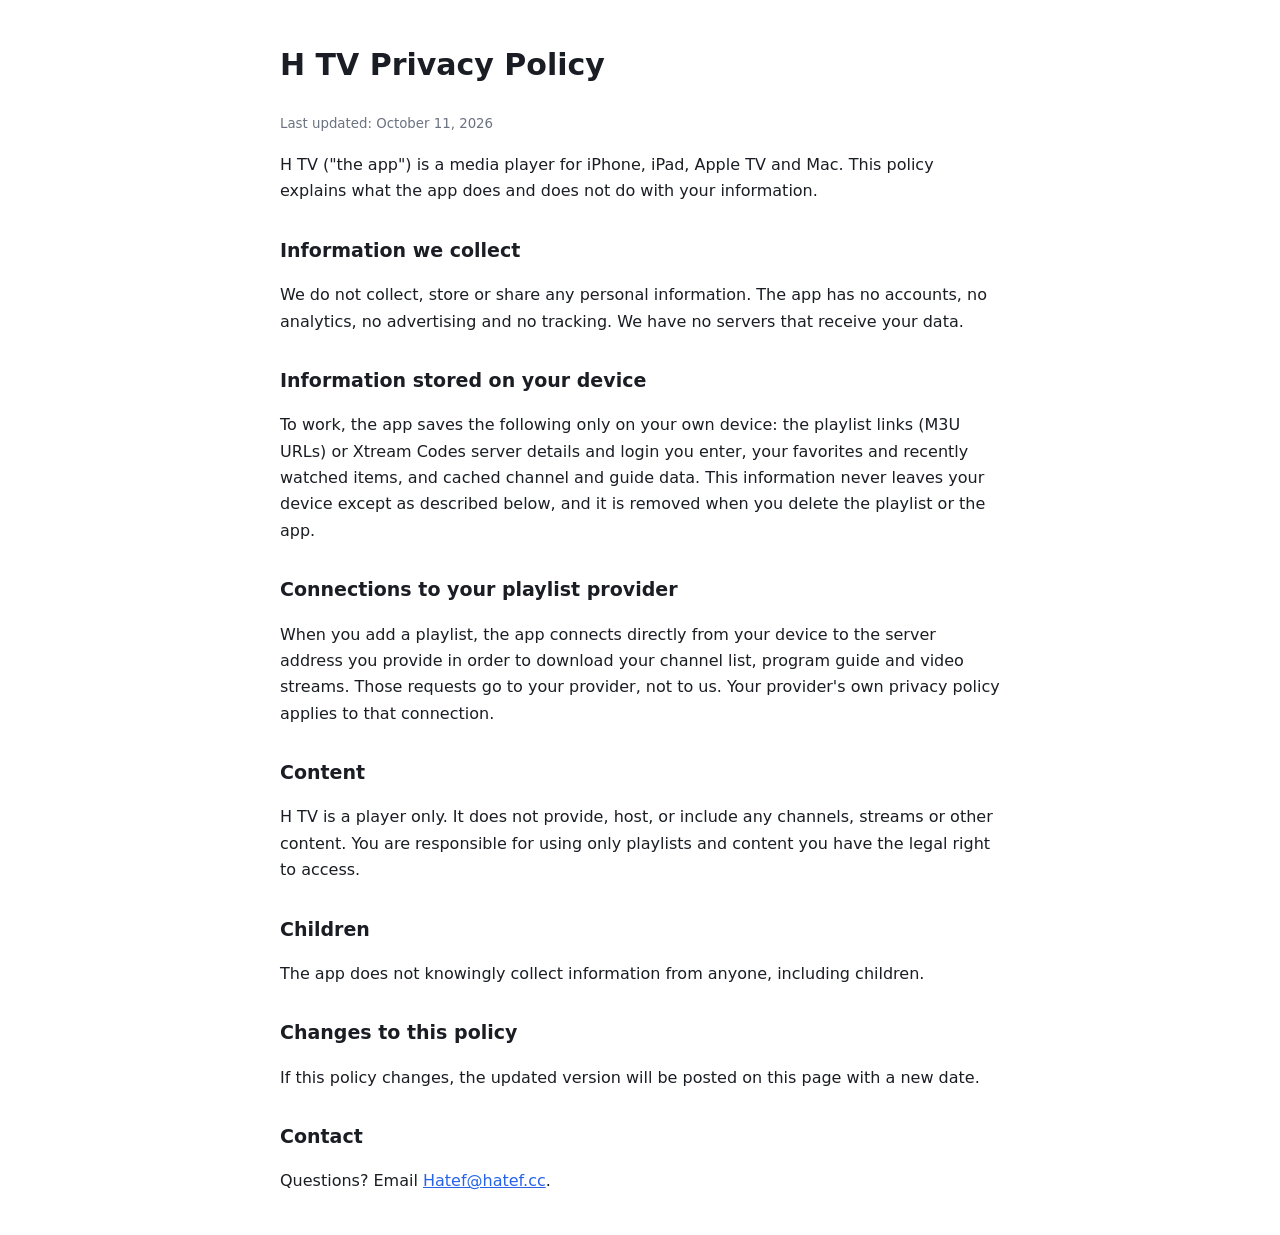
==== index.html @ b5a44529 "Add files via upload" ====
<!doctype html>
<html lang="en"><head><meta charset="utf-8"><meta name="viewport" content="width=device-width,initial-scale=1">
<title>H TV Privacy Policy</title>
<style>body{font:16px/1.65 -apple-system,system-ui,Segoe UI,Roboto,sans-serif;max-width:720px;margin:40px auto;padding:0 20px;color:#1a1d23}h1{font-size:30px}h2{font-size:19px;margin-top:30px}a{color:#2563eb}small{color:#6b7280}</style></head>
<body>
<h1>H TV Privacy Policy</h1>
<small>Last updated: October 11, 2026</small>

<p>H TV ("the app") is a media player for iPhone, iPad, Apple TV and Mac. This policy explains what the app does and does not do with your information.</p>

<h2>Information we collect</h2>
<p>We do not collect, store or share any personal information. The app has no accounts, no analytics, no advertising and no tracking. We have no servers that receive your data.</p>

<h2>Information stored on your device</h2>
<p>To work, the app saves the following only on your own device: the playlist links (M3U URLs) or Xtream Codes server details and login you enter, your favorites and recently watched items, and cached channel and guide data. This information never leaves your device except as described below, and it is removed when you delete the playlist or the app.</p>

<h2>Connections to your playlist provider</h2>
<p>When you add a playlist, the app connects directly from your device to the server address you provide in order to download your channel list, program guide and video streams. Those requests go to your provider, not to us. Your provider's own privacy policy applies to that connection.</p>

<h2>Content</h2>
<p>H TV is a player only. It does not provide, host, or include any channels, streams or other content. You are responsible for using only playlists and content you have the legal right to access.</p>

<h2>Children</h2>
<p>The app does not knowingly collect information from anyone, including children.</p>

<h2>Changes to this policy</h2>
<p>If this policy changes, the updated version will be posted on this page with a new date.</p>

<h2>Contact</h2>
<p>Questions? Email <a href="mailto:Hatef@hatef.cc">Hatef@hatef.cc</a>.</p>
</body></html>
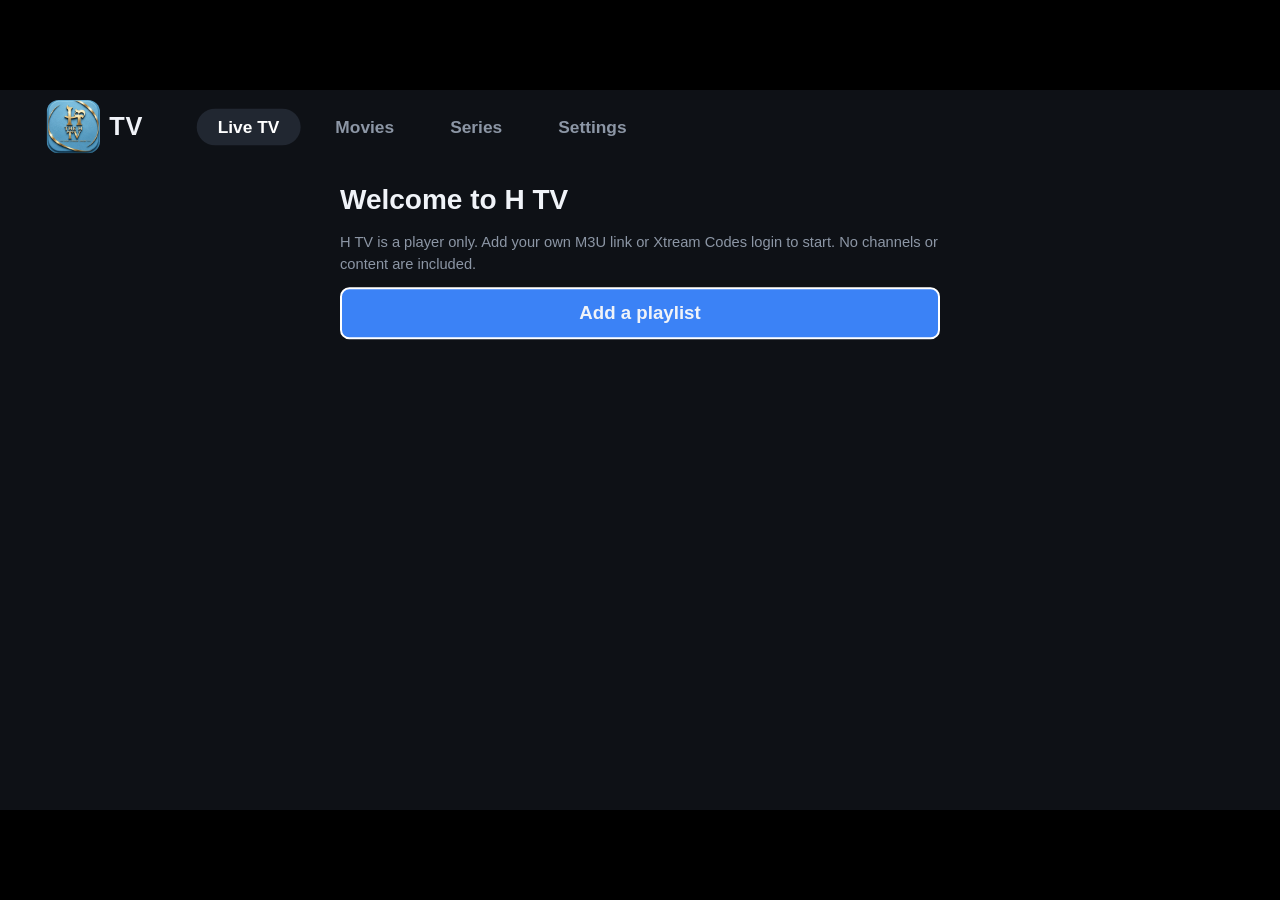
==== commit 4359a04a: "Add files via upload" ====
--- a/index.html
+++ b/index.html
@@ -1,31 +1,19 @@
 <!doctype html>
-<html lang="en"><head><meta charset="utf-8"><meta name="viewport" content="width=device-width,initial-scale=1">
-<title>H TV Privacy Policy</title>
-<style>body{font:16px/1.65 -apple-system,system-ui,Segoe UI,Roboto,sans-serif;max-width:720px;margin:40px auto;padding:0 20px;color:#1a1d23}h1{font-size:30px}h2{font-size:19px;margin-top:30px}a{color:#2563eb}small{color:#6b7280}</style></head>
-<body>
-<h1>H TV Privacy Policy</h1>
-<small>Last updated: October 11, 2026</small>
-
-<p>H TV ("the app") is a media player for iPhone, iPad, Apple TV and Mac. This policy explains what the app does and does not do with your information.</p>
-
-<h2>Information we collect</h2>
-<p>We do not collect, store or share any personal information. The app has no accounts, no analytics, no advertising and no tracking. We have no servers that receive your data.</p>
-
-<h2>Information stored on your device</h2>
-<p>To work, the app saves the following only on your own device: the playlist links (M3U URLs) or Xtream Codes server details and login you enter, your favorites and recently watched items, and cached channel and guide data. This information never leaves your device except as described below, and it is removed when you delete the playlist or the app.</p>
-
-<h2>Connections to your playlist provider</h2>
-<p>When you add a playlist, the app connects directly from your device to the server address you provide in order to download your channel list, program guide and video streams. Those requests go to your provider, not to us. Your provider's own privacy policy applies to that connection.</p>
-
-<h2>Content</h2>
-<p>H TV is a player only. It does not provide, host, or include any channels, streams or other content. You are responsible for using only playlists and content you have the legal right to access.</p>
-
-<h2>Children</h2>
-<p>The app does not knowingly collect information from anyone, including children.</p>
-
-<h2>Changes to this policy</h2>
-<p>If this policy changes, the updated version will be posted on this page with a new date.</p>
-
-<h2>Contact</h2>
-<p>Questions? Email <a href="mailto:Hatef@hatef.cc">Hatef@hatef.cc</a>.</p>
+<html lang="en"><head><meta charset="utf-8">
+<meta name="viewport" content="width=1920, initial-scale=1">
+<title>H TV</title>
+<link rel="icon" href="favicon.png">
+<link rel="stylesheet" href="style.css">
+</head><body>
+<div id="stage">
+  <div id="app"></div>
+  <div id="full" class="hidden">
+    <video id="vid" autoplay playsinline></video>
+    <div id="osd" class="hidden"></div>
+    <div id="osdmsg" class="hidden"></div>
+  </div>
+  <div id="toast" class="hidden"></div>
+</div>
+<script src="hls.min.js"></script>
+<script src="app.js"></script>
 </body></html>
--- a/style.css
+++ b/style.css
@@ -0,0 +1,57 @@
+:root{--bg:#0e1116;--panel:#161a21;--hi:#212731;--acc:#3b82f6;--tx:#f0f3f8;--dim:#8c96a5}
+*{box-sizing:border-box;margin:0;padding:0}
+html,body{width:100%;height:100%;background:#000;overflow:hidden;font-family:Inter,-apple-system,"Segoe UI",Roboto,Arial,sans-serif;color:var(--tx)}
+#stage{position:absolute;left:0;top:0;width:1920px;height:1080px;background:var(--bg);transform-origin:0 0;overflow:hidden}
+.hidden{display:none!important}
+#app{position:absolute;top:0;left:0;right:0;bottom:0}
+.top{height:110px;display:flex;align-items:center;padding:0 70px}.top>*+*{margin-left:20px}
+.logo{font-size:38px;font-weight:800;letter-spacing:1px;margin-right:60px}
+.logo{display:flex;align-items:center}.logo img{margin-right:14px}.logo img{width:80px;height:80px;border-radius:18px;display:block}
+.tab{padding:12px 32px;border-radius:40px;font-size:26px;font-weight:600;color:var(--dim)}
+.tab.on{color:#fff;background:var(--hi)}
+.tab.focus{background:#fff;color:var(--bg)}
+.body{position:absolute;top:110px;left:0;right:0;bottom:0;display:flex;padding:0 70px 50px}.body>*+*{margin-left:28px}.body.v{flex-direction:column}.body.v>*+*{margin-left:0;margin-top:16px}
+.col{display:flex;flex-direction:column;overflow:hidden}.col>*+*{margin-top:8px}
+.cats{width:330px}.chans{width:760px}.side{flex:1}
+.item{height:84px;border-radius:14px;background:var(--panel);display:flex;align-items:center;padding:0 22px;font-size:26px;flex:none;border:3px solid transparent}.item>*+*{margin-left:18px}
+.item .n{color:var(--dim);font-size:22px;width:56px}
+.item.sel{background:var(--hi)}
+.item.focus{border-color:var(--acc);background:#2a3342}
+.item .t{flex:1;min-width:0}
+.item .t1{font-weight:600;white-space:nowrap;overflow:hidden;text-overflow:ellipsis}
+.item .t2{font-size:20px;color:var(--dim);white-space:nowrap;overflow:hidden;text-overflow:ellipsis;margin-top:4px}
+.item .c{color:var(--dim);font-size:21px}
+.lg{width:64px;height:64px;border-radius:14px;background:var(--hi);display:flex;align-items:center;justify-content:center;font-weight:800;font-size:22px;flex:none;overflow:hidden}
+.lg img{width:100%;height:100%;object-fit:contain}
+.prev{width:100%;height:357px;border-radius:18px;background:#000;overflow:hidden;position:relative;display:flex;align-items:center;justify-content:center;color:var(--dim);font-size:24px}
+.info{padding:22px 4px}
+.info .h{font-size:34px;font-weight:700}
+.info .s{font-size:22px;color:var(--dim);margin-top:8px}
+.bar{height:6px;border-radius:3px;background:#374151;margin-top:16px;overflow:hidden}
+.bar i{display:block;height:100%;background:var(--acc)}
+.grid{display:grid;grid-template-columns:repeat(8,1fr);gap:26px;flex:1;align-content:start}
+.card{border-radius:14px;overflow:hidden;border:4px solid transparent;background:var(--panel)}
+.card .p{height:298px;background:var(--hi);display:flex;align-items:center;justify-content:center;font-size:60px;font-weight:800;color:#3a4558;overflow:hidden}
+.card .p img{width:100%;height:100%;object-fit:cover}
+.card .ti{padding:10px 12px;font-size:21px;font-weight:600;height:62px;overflow:hidden}
+.card.focus{border-color:var(--acc);transform:scale(1.04)}
+.form{width:900px;margin:30px auto;display:flex;flex-direction:column}.form>*+*{margin-top:18px}
+.form h2{font-size:42px;margin-bottom:6px}
+.form p{font-size:22px;color:var(--dim);line-height:1.5}
+.btn{height:78px;border-radius:14px;background:var(--hi);display:flex;align-items:center;justify-content:center;font-size:28px;font-weight:600;border:3px solid transparent}
+.btn.pri{background:var(--acc)}
+.btn.focus{border-color:#fff}
+input.f{height:78px;border-radius:14px;background:var(--panel);border:3px solid transparent;color:var(--tx);font-size:28px;padding:0 24px;width:100%;outline:none}
+input.f.focus{border-color:var(--acc)}
+.seg{display:flex}.seg>*+*{margin-left:14px}.seg .btn{flex:1}.seg .btn.on{background:#2a4f93}
+.empty{font-size:28px;color:var(--dim);padding:40px}
+#full{position:absolute;top:0;left:0;right:0;bottom:0;background:#000;z-index:10}
+#vid{width:100%;height:100%;background:#000}
+#osd{position:absolute;left:0;right:0;bottom:0;padding:120px 90px 70px;background:linear-gradient(transparent,rgba(0,0,0,.9))}
+#osd .a{display:flex;align-items:center}#osd .a>*+*{margin-left:26px}
+#osd .h{font-size:46px;font-weight:700}#osd .s{font-size:26px;color:#cfd5de;margin-top:8px}
+#osdmsg{position:absolute;top:60px;right:80px;background:rgba(0,0,0,.6);padding:14px 26px;border-radius:12px;font-size:28px}
+#toast{position:absolute;bottom:60px;left:50%;transform:translateX(-50%);background:#222a36;border:2px solid var(--acc);padding:18px 34px;border-radius:14px;font-size:26px;z-index:50}
+.sub{font-size:22px;color:var(--dim);padding:0 10px 10px}
+
+.chiprow{display:flex;height:62px;overflow:hidden}.chiprow>*+*{margin-left:12px}
